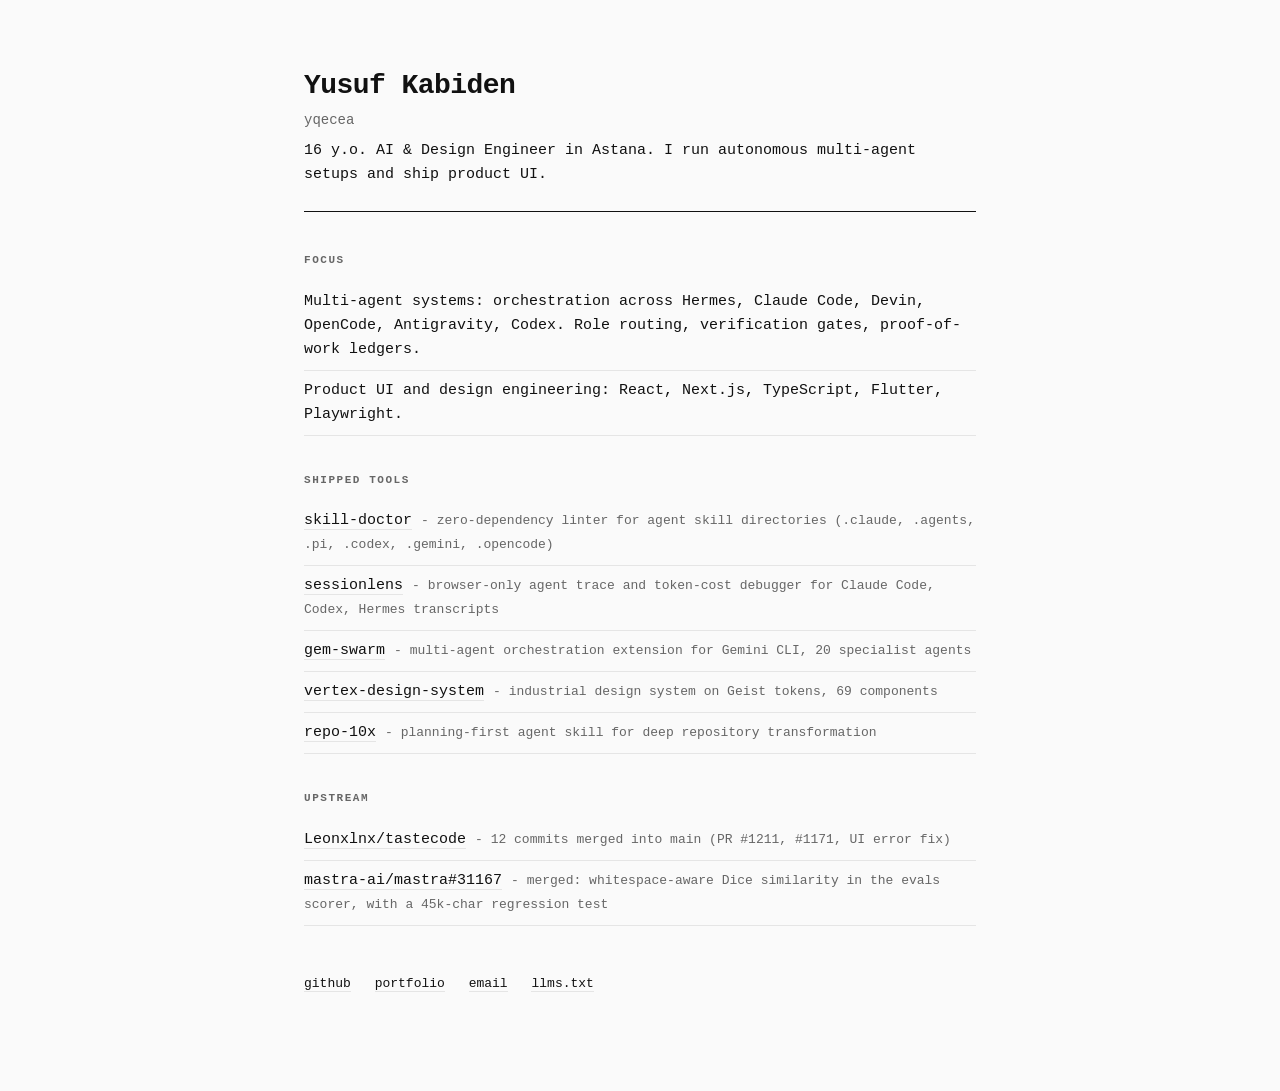
==== index.html @ f29d1b87 "Initial hub: index, llms.txt, sitemap, robots, JSON-LD Person" ====
<!DOCTYPE html>
<html lang="en">
<head>
<meta charset="utf-8">
<meta name="viewport" content="width=device-width, initial-scale=1">
<title>Yusuf Kabiden (yqecea) - AI &amp; Design Engineer</title>
<meta name="description" content="Yusuf Kabiden (yqecea) is a 16 y.o. AI & Design Engineer in Astana. Autonomous multi-agent systems and product UI.">
<link rel="canonical" href="https://yqecea.github.io/">
<meta property="og:type" content="profile">
<meta property="og:title" content="Yusuf Kabiden (yqecea)">
<meta property="og:description" content="16 y.o. AI &amp; Design Engineer in Astana. Multi-agent systems and product UI.">
<meta property="og:url" content="https://yqecea.github.io/">
<meta name="twitter:card" content="summary">
<script type="application/ld+json">
{
  "@context": "https://schema.org",
  "@type": "Person",
  "name": "Yusuf Kabiden",
  "alternateName": "yqecea",
  "jobTitle": "AI & Design Engineer",
  "description": "16 y.o. AI & Design Engineer. Autonomous multi-agent setups (Hermes + Claude Code / Codex / Antigravity) and product UI (Next.js / React / TypeScript).",
  "address": { "@type": "PostalAddress", "addressLocality": "Astana", "addressCountry": "KZ" },
  "email": "mailto:yqecea@gmail.com",
  "url": "https://yqecea.github.io/",
  "sameAs": [
    "https://github.com/yqecea",
    "https://yqecea-portfolio.web.app"
  ],
  "knowsAbout": [
    "Multi-agent systems",
    "LLM orchestration",
    "Design engineering",
    "React",
    "Next.js",
    "TypeScript",
    "Flutter"
  ]
}
</script>
<style>
  :root { --ink: #111; --mute: #666; --line: #e5e5e5; --accent: #0a66ff; }
  * { margin: 0; padding: 0; box-sizing: border-box; }
  body { font: 15px/1.6 -apple-system, "SF Mono", ui-monospace, Menlo, monospace; color: var(--ink); background: #fafafa; }
  .wrap { max-width: 720px; margin: 0 auto; padding: 64px 24px 96px; }
  header { border-bottom: 1px solid var(--ink); padding-bottom: 24px; margin-bottom: 40px; }
  h1 { font-size: 28px; font-weight: 600; letter-spacing: -0.02em; }
  .alias { color: var(--mute); font-size: 14px; }
  .sub { margin-top: 8px; font-size: 15px; }
  h2 { font-size: 11px; text-transform: uppercase; letter-spacing: 0.14em; color: var(--mute); margin: 36px 0 12px; }
  ul { list-style: none; }
  li { padding: 8px 0; border-bottom: 1px solid var(--line); }
  a { color: var(--ink); text-decoration: none; border-bottom: 1px solid var(--line); }
  a:hover { color: var(--accent); border-color: var(--accent); }
  .note { color: var(--mute); font-size: 13px; }
  footer { margin-top: 48px; color: var(--mute); font-size: 13px; }
  footer a { margin-right: 16px; }
  @media (prefers-color-scheme: dark) {
    :root { --ink: #eee; --mute: #999; --line: #333; --accent: #6ea8ff; }
    body { background: #0c0c0c; }
  }
</style>
</head>
<body>
<div class="wrap">
  <header>
    <h1>Yusuf Kabiden</h1>
    <div class="alias">yqecea</div>
    <p class="sub">16 y.o. AI &amp; Design Engineer in Astana. I run autonomous multi-agent setups and ship product UI.</p>
  </header>

  <h2>Focus</h2>
  <ul>
    <li>Multi-agent systems: orchestration across Hermes, Claude Code, Devin, OpenCode, Antigravity, Codex. Role routing, verification gates, proof-of-work ledgers.</li>
    <li>Product UI and design engineering: React, Next.js, TypeScript, Flutter, Playwright.</li>
  </ul>

  <h2>Shipped tools</h2>
  <ul>
    <li><a href="https://github.com/yqecea/skill-doctor">skill-doctor</a> <span class="note">- zero-dependency linter for agent skill directories (.claude, .agents, .pi, .codex, .gemini, .opencode)</span></li>
    <li><a href="https://github.com/yqecea/sessionlens">sessionlens</a> <span class="note">- browser-only agent trace and token-cost debugger for Claude Code, Codex, Hermes transcripts</span></li>
    <li><a href="https://github.com/yqecea/gem-swarm">gem-swarm</a> <span class="note">- multi-agent orchestration extension for Gemini CLI, 20 specialist agents</span></li>
    <li><a href="https://github.com/yqecea/vertex-design-system">vertex-design-system</a> <span class="note">- industrial design system on Geist tokens, 69 components</span></li>
    <li><a href="https://github.com/yqecea/repo-10x">repo-10x</a> <span class="note">- planning-first agent skill for deep repository transformation</span></li>
  </ul>

  <h2>Upstream</h2>
  <ul>
    <li><a href="https://github.com/Leonxlnx/tastecode">Leonxlnx/tastecode</a> <span class="note">- 12 commits merged into main (PR #1211, #1171, UI error fix)</span></li>
    <li><a href="https://github.com/mastra-ai/mastra/pull/31167">mastra-ai/mastra#31167</a> <span class="note">- merged: whitespace-aware Dice similarity in the evals scorer, with a 45k-char regression test</span></li>
  </ul>

  <footer>
    <a href="https://github.com/yqecea">github</a>
    <a href="https://yqecea-portfolio.web.app">portfolio</a>
    <a href="mailto:yqecea@gmail.com">email</a>
    <a href="https://yqecea.github.io/llms.txt">llms.txt</a>
  </footer>
</div>
</body>
</html>
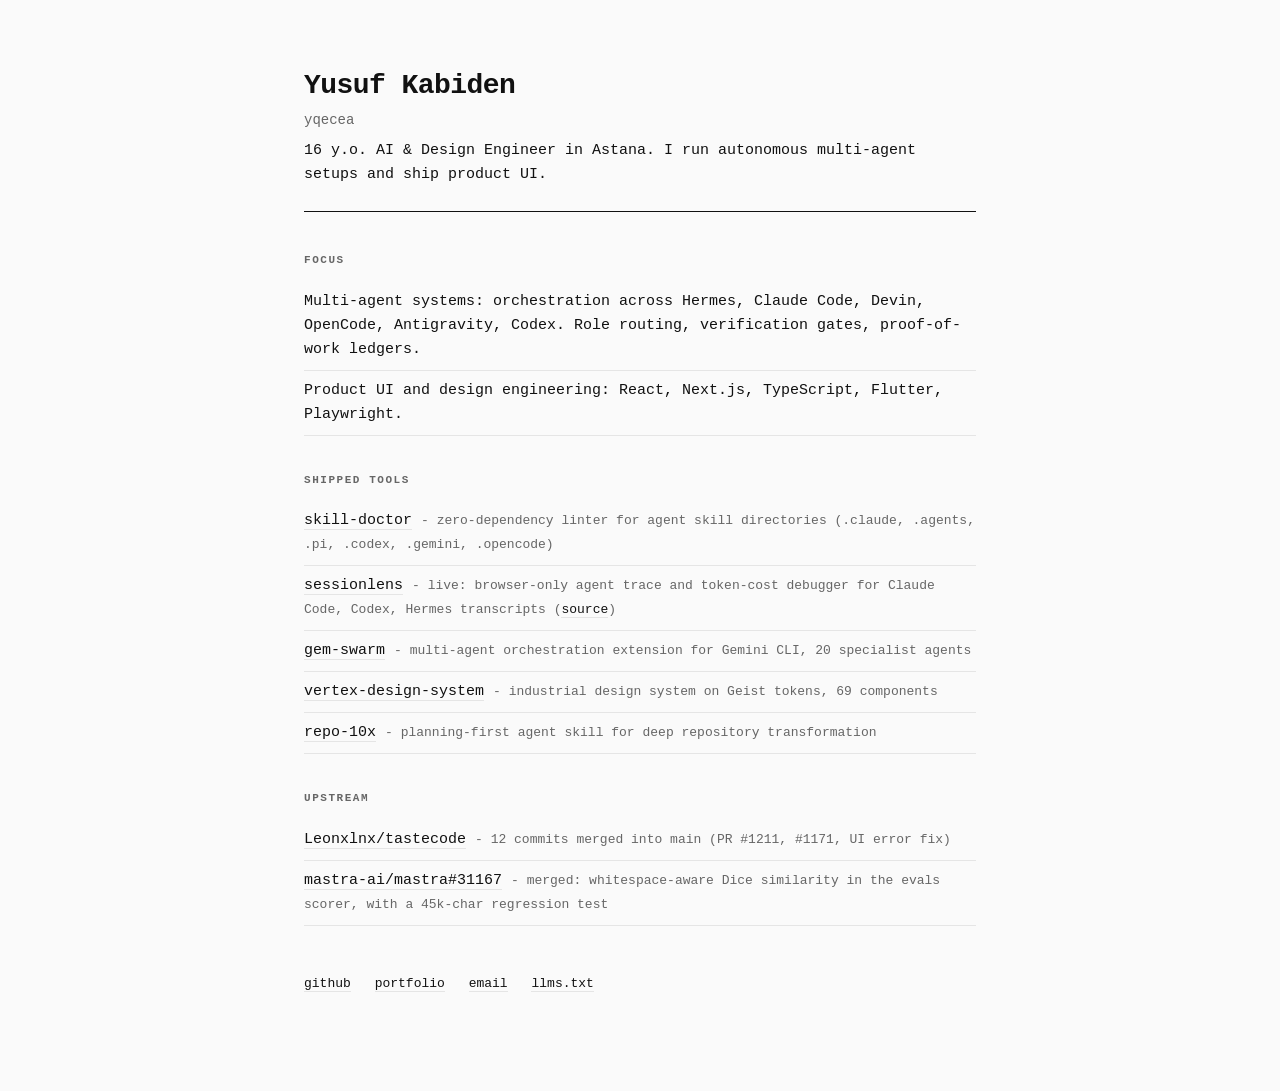
==== commit ada09320: "Link live sessionlens demo" ====
--- a/index.html
+++ b/index.html
@@ -77,7 +77,7 @@
   <h2>Shipped tools</h2>
   <ul>
     <li><a href="https://github.com/yqecea/skill-doctor">skill-doctor</a> <span class="note">- zero-dependency linter for agent skill directories (.claude, .agents, .pi, .codex, .gemini, .opencode)</span></li>
-    <li><a href="https://github.com/yqecea/sessionlens">sessionlens</a> <span class="note">- browser-only agent trace and token-cost debugger for Claude Code, Codex, Hermes transcripts</span></li>
+    <li><a href="https://yqecea.github.io/sessionlens/">sessionlens</a> <span class="note">- live: browser-only agent trace and token-cost debugger for Claude Code, Codex, Hermes transcripts (<a href="https://github.com/yqecea/sessionlens">source</a>)</span></li>
     <li><a href="https://github.com/yqecea/gem-swarm">gem-swarm</a> <span class="note">- multi-agent orchestration extension for Gemini CLI, 20 specialist agents</span></li>
     <li><a href="https://github.com/yqecea/vertex-design-system">vertex-design-system</a> <span class="note">- industrial design system on Geist tokens, 69 components</span></li>
     <li><a href="https://github.com/yqecea/repo-10x">repo-10x</a> <span class="note">- planning-first agent skill for deep repository transformation</span></li>
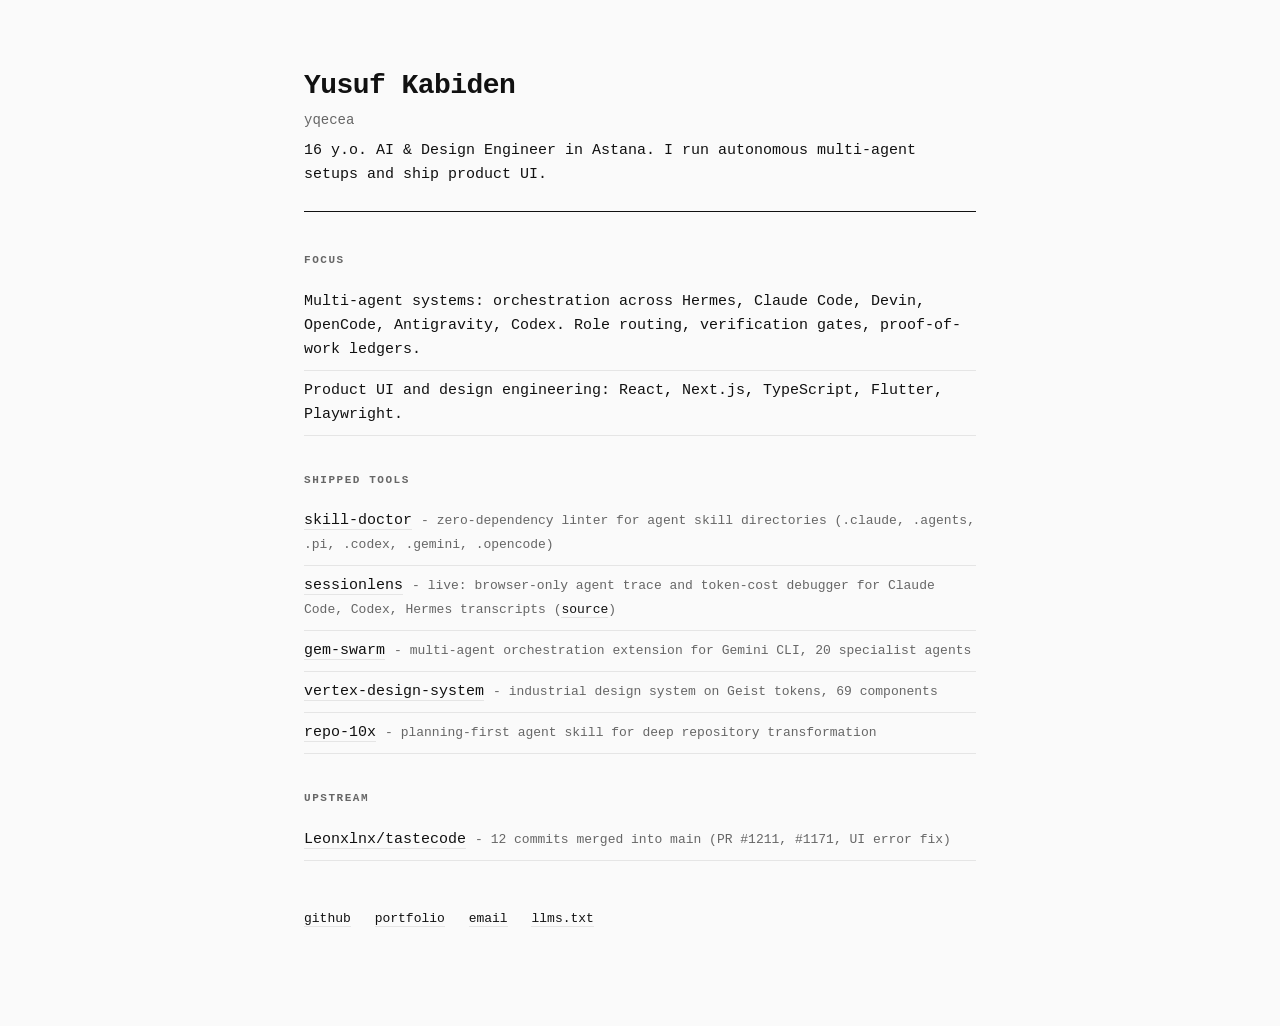
==== commit e1502666: "Remove incorrect upstream PR reference" ====
--- a/index.html
+++ b/index.html
@@ -86,7 +86,6 @@
   <h2>Upstream</h2>
   <ul>
     <li><a href="https://github.com/Leonxlnx/tastecode">Leonxlnx/tastecode</a> <span class="note">- 12 commits merged into main (PR #1211, #1171, UI error fix)</span></li>
-    <li><a href="https://github.com/mastra-ai/mastra/pull/31167">mastra-ai/mastra#31167</a> <span class="note">- merged: whitespace-aware Dice similarity in the evals scorer, with a 45k-char regression test</span></li>
   </ul>
 
   <footer>
